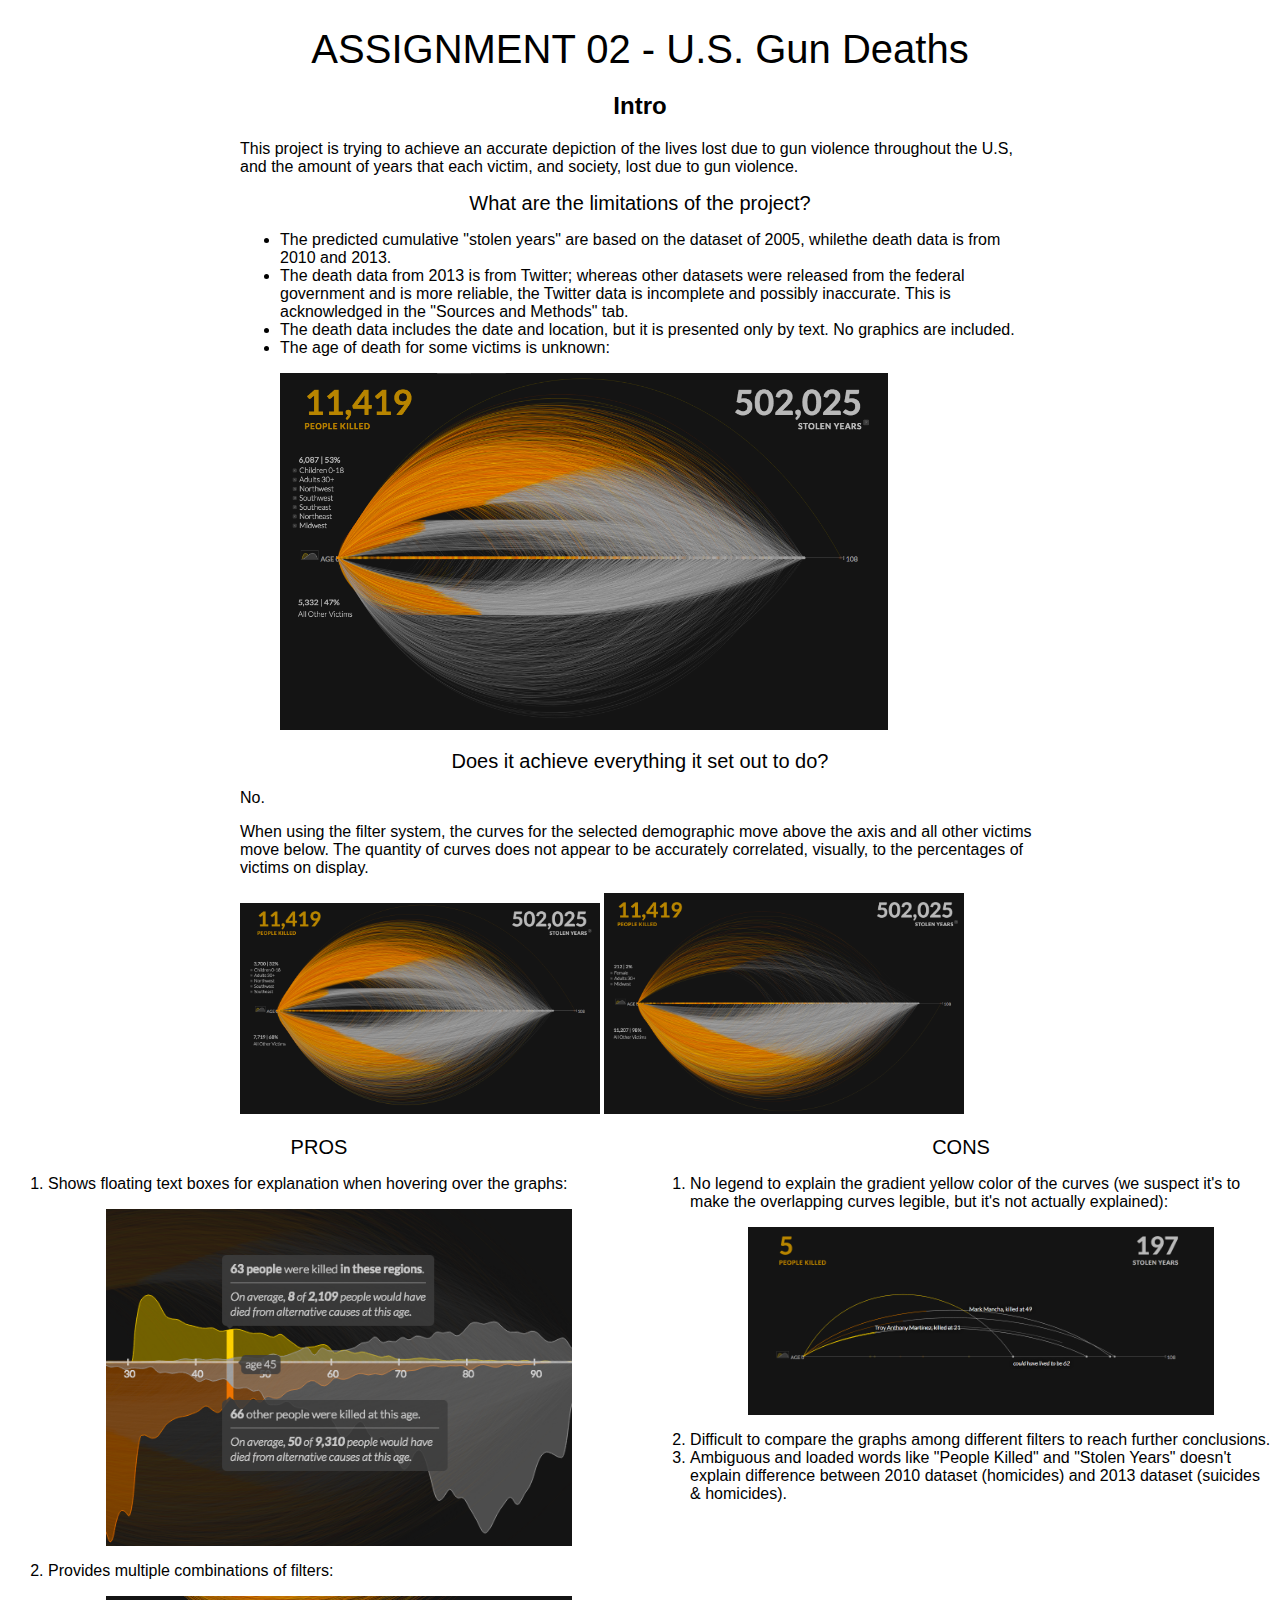
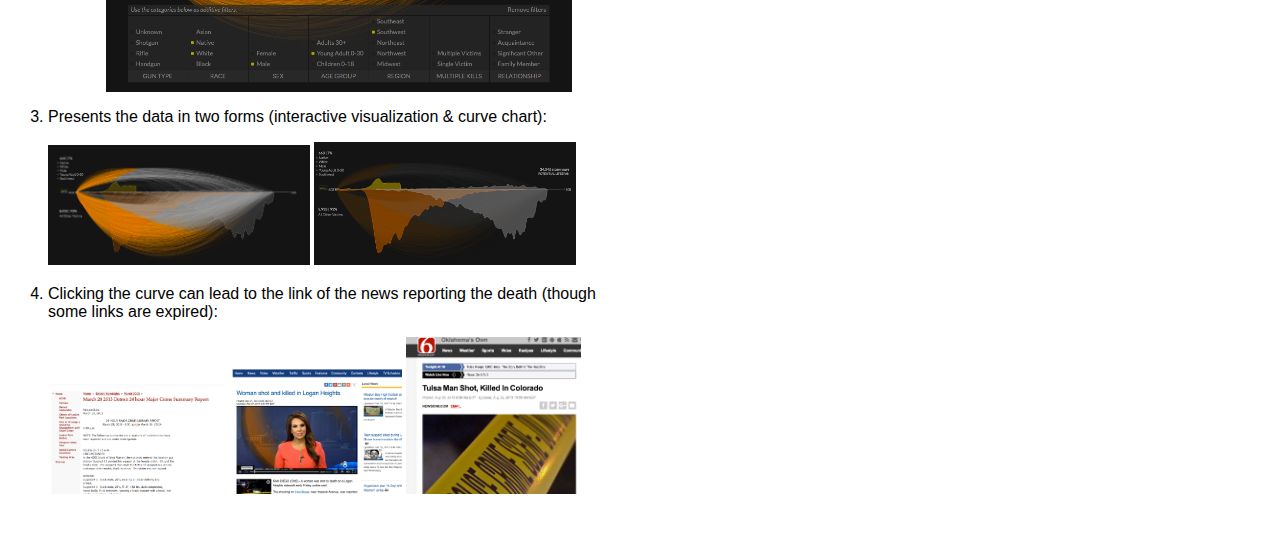
==== htmlfile.html @ fde3166b "Update htmlfile.html" ====
<!DOCTYPE html>
<html>
  <head>
    <title>Assignment 02</title>

    <!-- Stylesheet link -->
    <link rel="stylesheet" type="text/css" href="css/site-specific.css">

    <!-- Google fonts code -->
    <link href="https://fonts.googleapis.com/css?family=Raleway" rel="stylesheet">
  </head>
    
    
  <body>
    <div class="title">
      <h1>ASSIGNMENT 02 - U.S. Gun Deaths</h1>
    </div>
    <div class="bio">
      <h2>Intro</h2>
        <p>This project is trying to achieve an accurate depiction of the lives lost due to gun violence throughout the U.S, and the amount of years that each victim, and society, lost due to gun violence.</p>
    	<h3>What are the limitations of the project?</h3>  
    		<ul>
    			<li>The predicted cumulative "stolen years"  are based on the dataset of 2005, whilethe death data is from 2010 and 2013.</li>
    			<li>The death data from 2013 is from Twitter; whereas other datasets were released from the federal government and is more reliable, the Twitter data is incomplete and possibly inaccurate. This is acknowledged in the "Sources and Methods" tab.</li>
    			<li>The death data includes the date and location, but it is presented only by text. No graphics are included.</li>
    			<li>The age of death for some victims is unknown:
    	  		  <p><img class="limitImage" src="Images/1.png"></p></li>
    		</ul>
   		 <h3>Does it achieve everything it set out to do?</h3>
    		<p>No.</p>
    		<p>When using the filter system, the curves for the selected demographic move above the axis and all other victims move below. The quantity of curves does not appear to be accurately correlated, visually, to the percentages of victims on display.</p>
    		<img class="multicol2Image" src="Images/2.png"> <img class="multicol2Image" src="Images/3.png">
    </div>
        
        
     <div class="section group">
        <div class="col span_1_of_2">
            <h3>PROS</h3>
            <ol>
                <li><p>Shows floating text boxes for explanation when hovering over the graphs:</p>
                    <p><img class="bioImage" src="Images/4.png"></p>
                </li>
                 <li><p>Provides multiple combinations of filters:</p>
                      <p><img class="bioImage" src="Images/5.png"></p>
                </li>
                 <li><p>Presents the data in two forms (interactive visualization & curve chart):</p>
                     <img class="multicol2Image" src="Images/6.png">
                     <img class="multicol2Image" src="Images/7.png">
                </li>
                 <li><p>Clicking the curve can lead to the link of the news reporting the death (though some links are expired):</p>
                     <img class="multicol3Image" src="Images/news1.png">
                     <img class="multicol3Image" src="Images/news2.png">
                     <img class="multicol3Image" src="Images/news3.png">
                </li>
            </ol>
        </div>
        <div class="col span_1_of_2">
            <h3>CONS</h3>
             <ol>
                <li><p>No legend to explain the gradient yellow color of the curves (we suspect it's to make the overlapping curves legible, but it's not actually explained):</p>
                     <p><img class="bioImage" src="Images/8.png"></p>
                 </li>
                <li>Difficult to compare the graphs among different filters to reach further conclusions.
                 </li>
                <li>Ambiguous and loaded words like "People Killed" and "Stolen Years" doesn't explain difference between 2010 dataset (homicides) and 2013 dataset (suicides & homicides).
                 </li>
            </ol>
        </div>
    </div>
  </body>
</html>
---- css/site-specific.css ----
body{
    font-family: 'Roboto Condensed', helvetica, sans-serif;
}

div.title{
    width: 100%;
    height: 100%;
}

h1{
    color: #000000;
    font-weight: 400;
    font-size: 2.5em;
    max-width: 800px;
    text-align: center;
    margin: 25px, 25px;
    margin-right: auto;
    margin-left: auto;
    margin-bottom: auto;
}

h2{
    text-align: center;
}

h3{
    font-size: 1.25em;
    font-weight: 300;
    max-width: 800px;
    text-align: center;
    margin-top: 5px;
    margin-right: auto;
    margin-left: auto;
    margin-bottom: auto;
}

div.bio{
    max-width: 800px;
    margin-top: 20px;
    margin-right: auto;
    margin-left: auto;
}

img.bioImage{
    width: 80%;
    margin: auto;
    display: block;
}

p.bioText{
    font-weight: 300;
    font-size: 1.05em;
    line-height: 130%;
}

p.bioText > a{
    color: #000000;
}

p.bioText > a:hover{
    background-color: #FFFF00; 
}

img.limitImage{
    width: 80%;
    margin: auto;
}

img.multicol3Image{
    width: 30%;
    margin: auto;
    display: inline-block;
}

img.multicol2Image{
    width: 45%;
    margin: auto;
    display: inline-block;
}

div.linkList{
    max-width: 800px;
    margin-top: 20px;
    margin-right: auto;
    margin-left: auto;
}

li.assignmentLink{
    font-weight: 300;
    font-size: 1.05em;
    line-height: 130%;
}

li.assignmentLink > a{
    color: #000000;
}

li.assignmentLink > a:hover{
    background-color: #FFFF00; 
}

/*  I grabbed the responsive column css info from www.responsivegridsystem.com, in case anyone was wondering  */
/*  SECTIONS  */
.section {
    clear: both;
    padding: 0px;
    margin: 0px;
}

/*  COLUMN SETUP  */
.col {
    display: block;
    float:left;
    margin: 1% 0 1% 1.6%;
}

.col:first-child { margin-left: 0; }


/*  GROUPING  */
.group:before,
.group:after {
    content:"";
    display:table;
}
.group:after {
    clear:both;
}
.group {
    zoom:1; /* For IE 6/7 */
}

/*  GRID OF TWO COLUMNS  */
.span_2_of_2 {
    width: 100%;
}
.span_1_of_2 {
    width: 49.2%;
}

/*  GO FULL WIDTH AT LESS THAN 480 PIXELS */

@media only screen and (max-width: 480px) {
    .col { margin: 1% 0 1% 0%;}
    .span_2_of_2, .span_1_of_2 { width: 100%; }
}
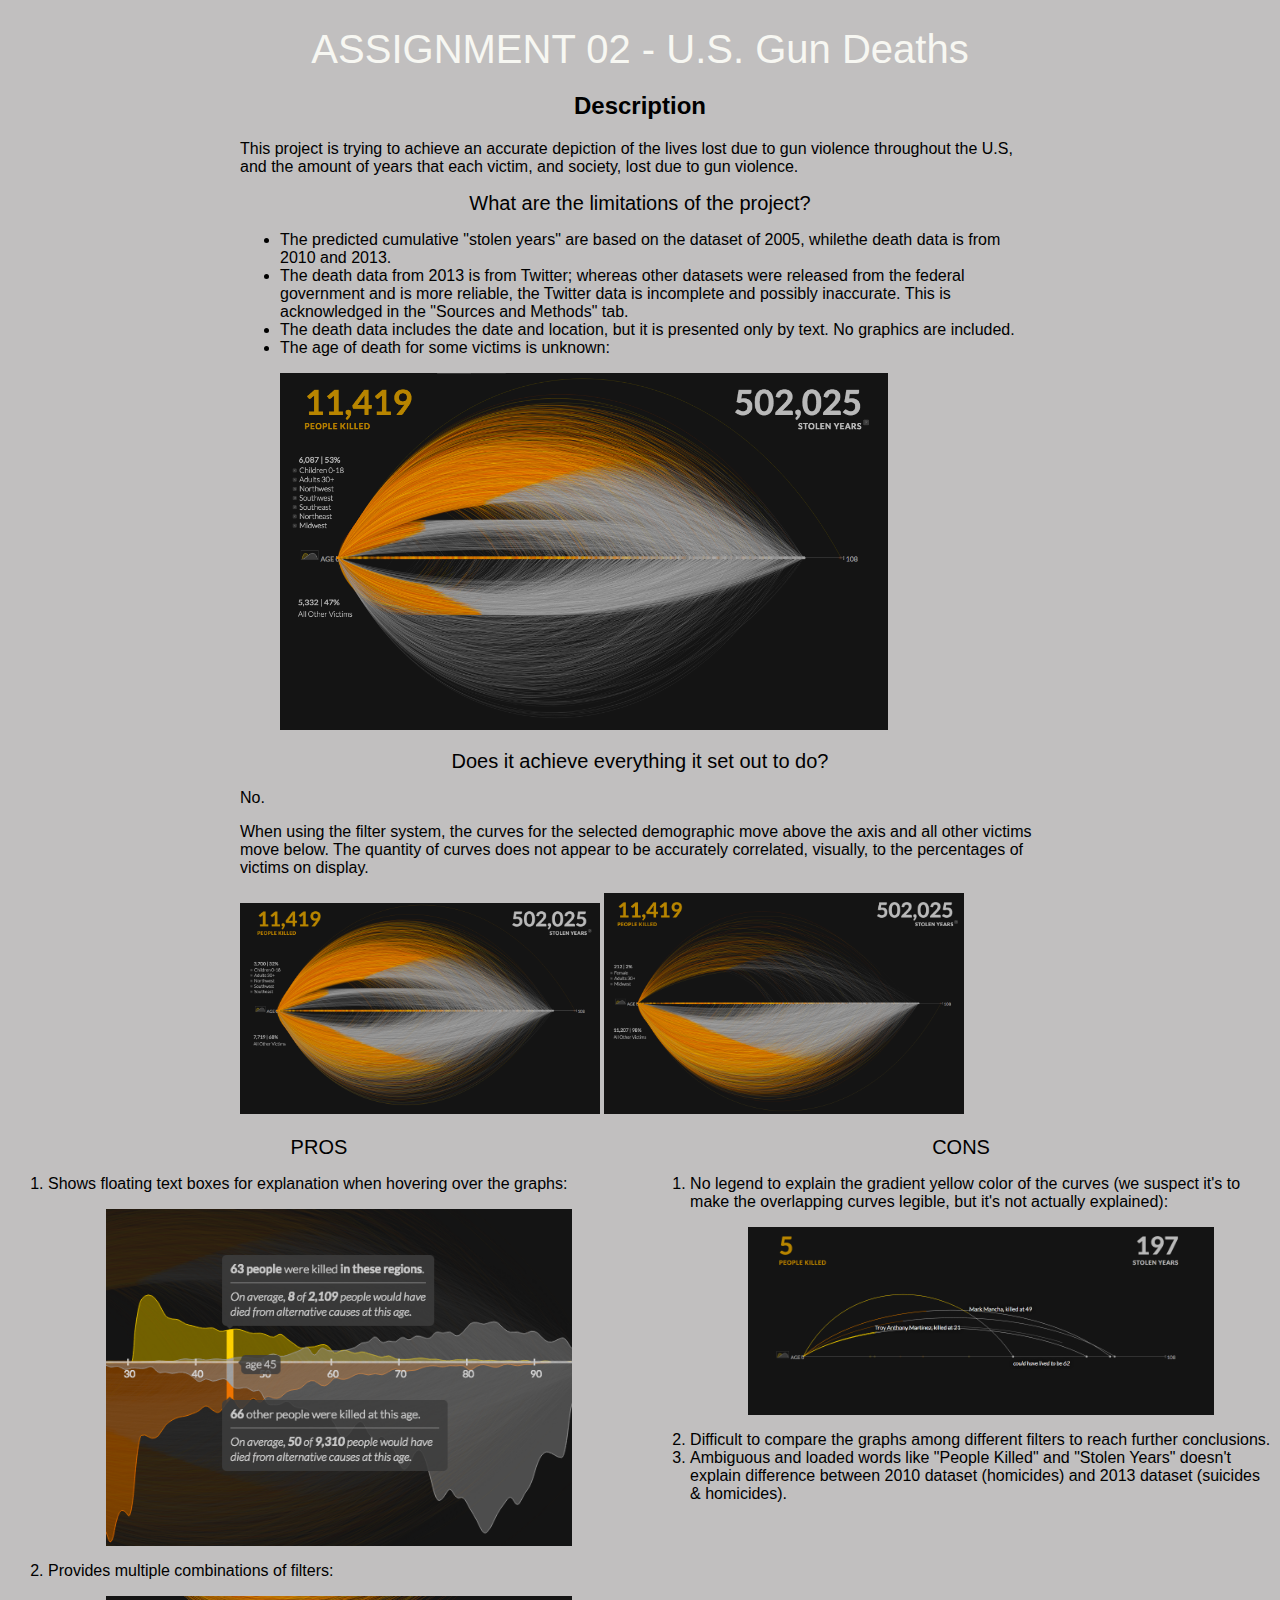
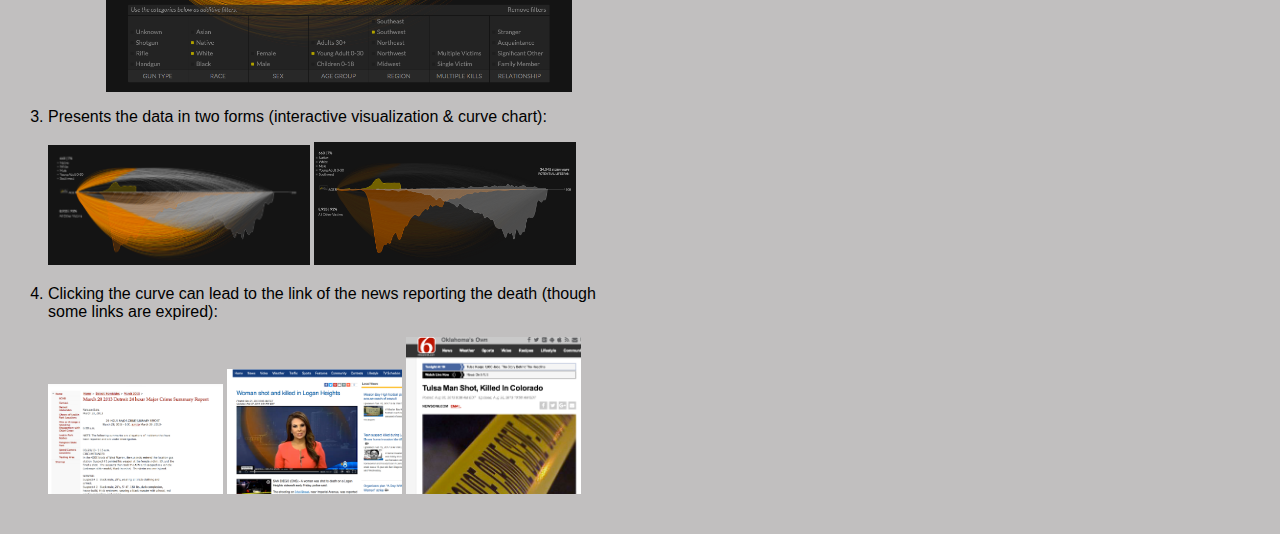
==== commit 299a897a: "Update htmlfile.html" ====
--- a/htmlfile.html
+++ b/htmlfile.html
@@ -16,7 +16,7 @@
       <h1>ASSIGNMENT 02 - U.S. Gun Deaths</h1>
     </div>
     <div class="bio">
-      <h2>Intro</h2>
+      <h2>Description</h2>
         <p>This project is trying to achieve an accurate depiction of the lives lost due to gun violence throughout the U.S, and the amount of years that each victim, and society, lost due to gun violence.</p>
     	<h3>What are the limitations of the project?</h3>  
     		<ul>
--- a/css/site-specific.css
+++ b/css/site-specific.css
@@ -1,5 +1,6 @@
 body{
     font-family: 'Roboto Condensed', helvetica, sans-serif;
+    background-color: #c1bfbf;
 }
 
 div.title{
@@ -8,7 +9,7 @@
 }
 
 h1{
-    color: #000000;
+    color: #f7f7f2;
     font-weight: 400;
     font-size: 2.5em;
     max-width: 800px;
@@ -20,10 +21,14 @@
 }
 
 h2{
+    color: #f7f7f2;
+    color: inherit;
     text-align: center;
 }
 
 h3{
+    color:#f7f7f2;
+    color: inherit;
     font-size: 1.25em;
     font-weight: 300;
     max-width: 800px;
@@ -54,7 +59,8 @@
 }
 
 p.bioText > a{
-    color: #000000;
+    color: #f7f7f2;
+    color: inherit;
 }
 
 p.bioText > a:hover{
@@ -92,7 +98,7 @@
 }
 
 li.assignmentLink > a{
-    color: #000000;
+    color: #f7f7f2;
 }
 
 li.assignmentLink > a:hover{
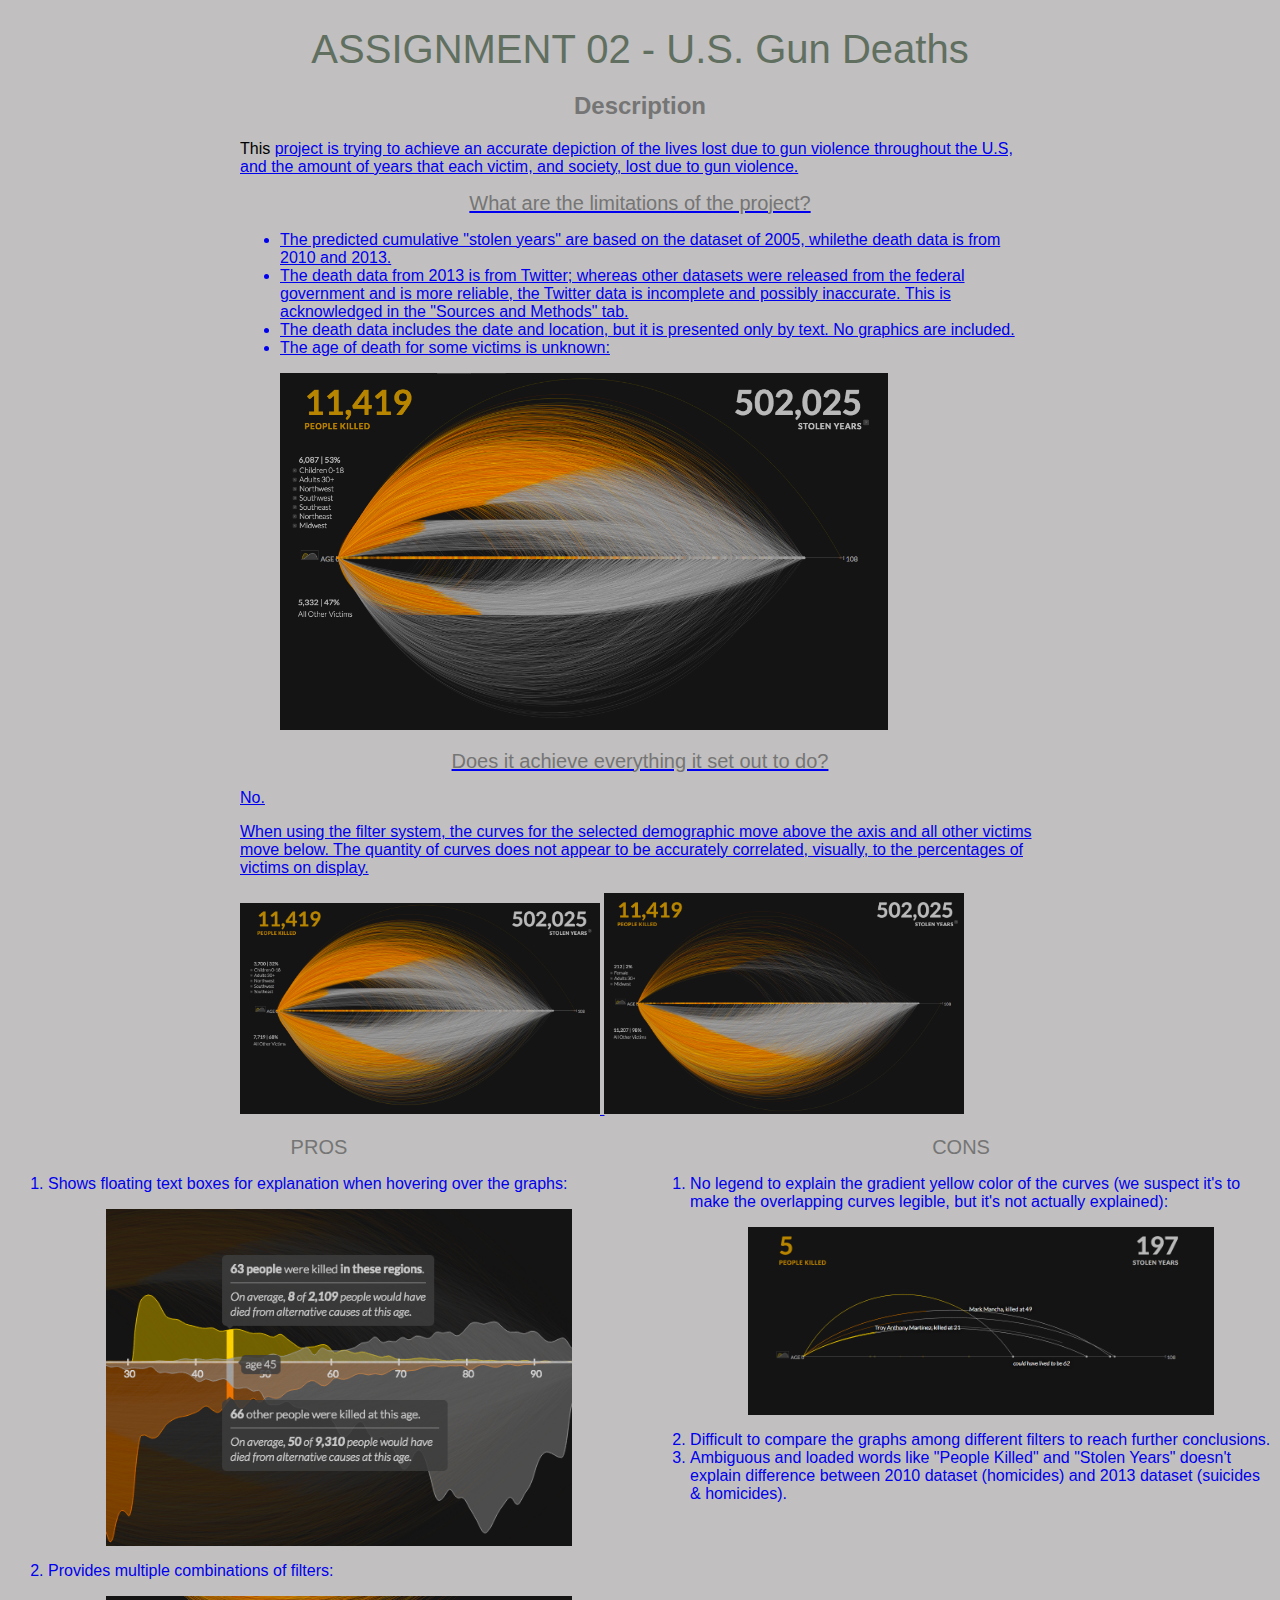
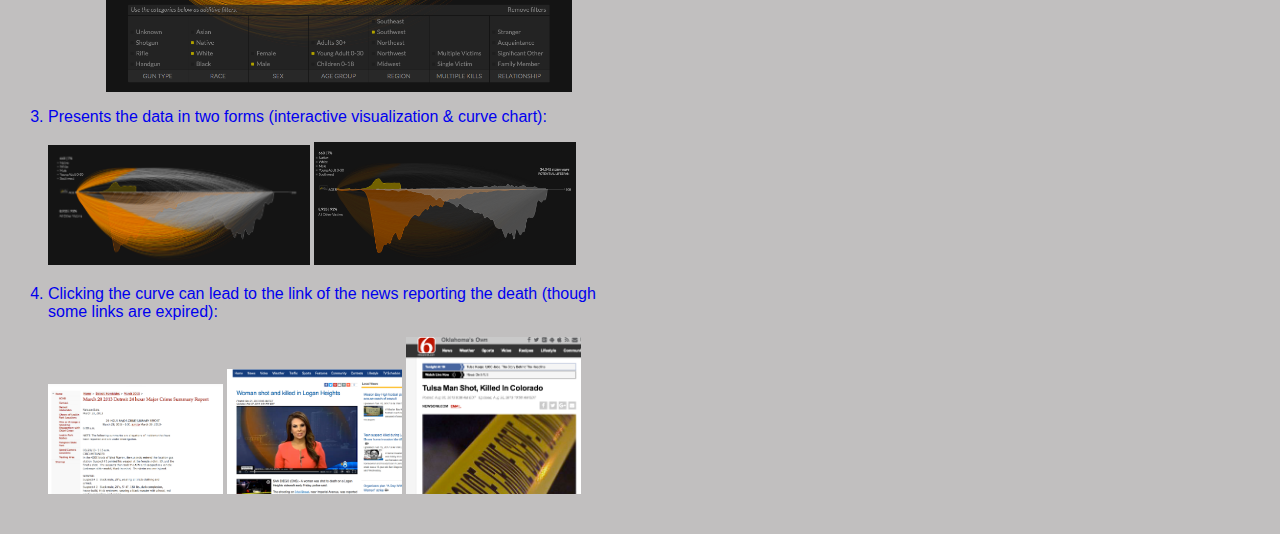
==== commit e1dc5ada: "Update htmlfile.html" ====
--- a/htmlfile.html
+++ b/htmlfile.html
@@ -17,7 +17,7 @@
     </div>
     <div class="bio">
       <h2>Description</h2>
-        <p>This project is trying to achieve an accurate depiction of the lives lost due to gun violence throughout the U.S, and the amount of years that each victim, and society, lost due to gun violence.</p>
+        <p>This <a href="http://guns.periscopic.com/?year=2013">project is trying to achieve an accurate depiction of the lives lost due to gun violence throughout the U.S, and the amount of years that each victim, and society, lost due to gun violence.</p>
     	<h3>What are the limitations of the project?</h3>  
     		<ul>
     			<li>The predicted cumulative "stolen years"  are based on the dataset of 2005, whilethe death data is from 2010 and 2013.</li>
--- a/css/site-specific.css
+++ b/css/site-specific.css
@@ -9,7 +9,7 @@
 }
 
 h1{
-    color: #f7f7f2;
+    color: #606f5f !important;
     font-weight: 400;
     font-size: 2.5em;
     max-width: 800px;
@@ -21,14 +21,12 @@
 }
 
 h2{
-    color: #f7f7f2;
-    color: inherit;
+    color: #757575 !important;
     text-align: center;
 }
 
 h3{
-    color:#f7f7f2;
-    color: inherit;
+    color: #757575 !important;
     font-size: 1.25em;
     font-weight: 300;
     max-width: 800px;
@@ -59,7 +57,7 @@
 }
 
 p.bioText > a{
-    color: #f7f7f2;
+    color: #757575 !important;
     color: inherit;
 }
 
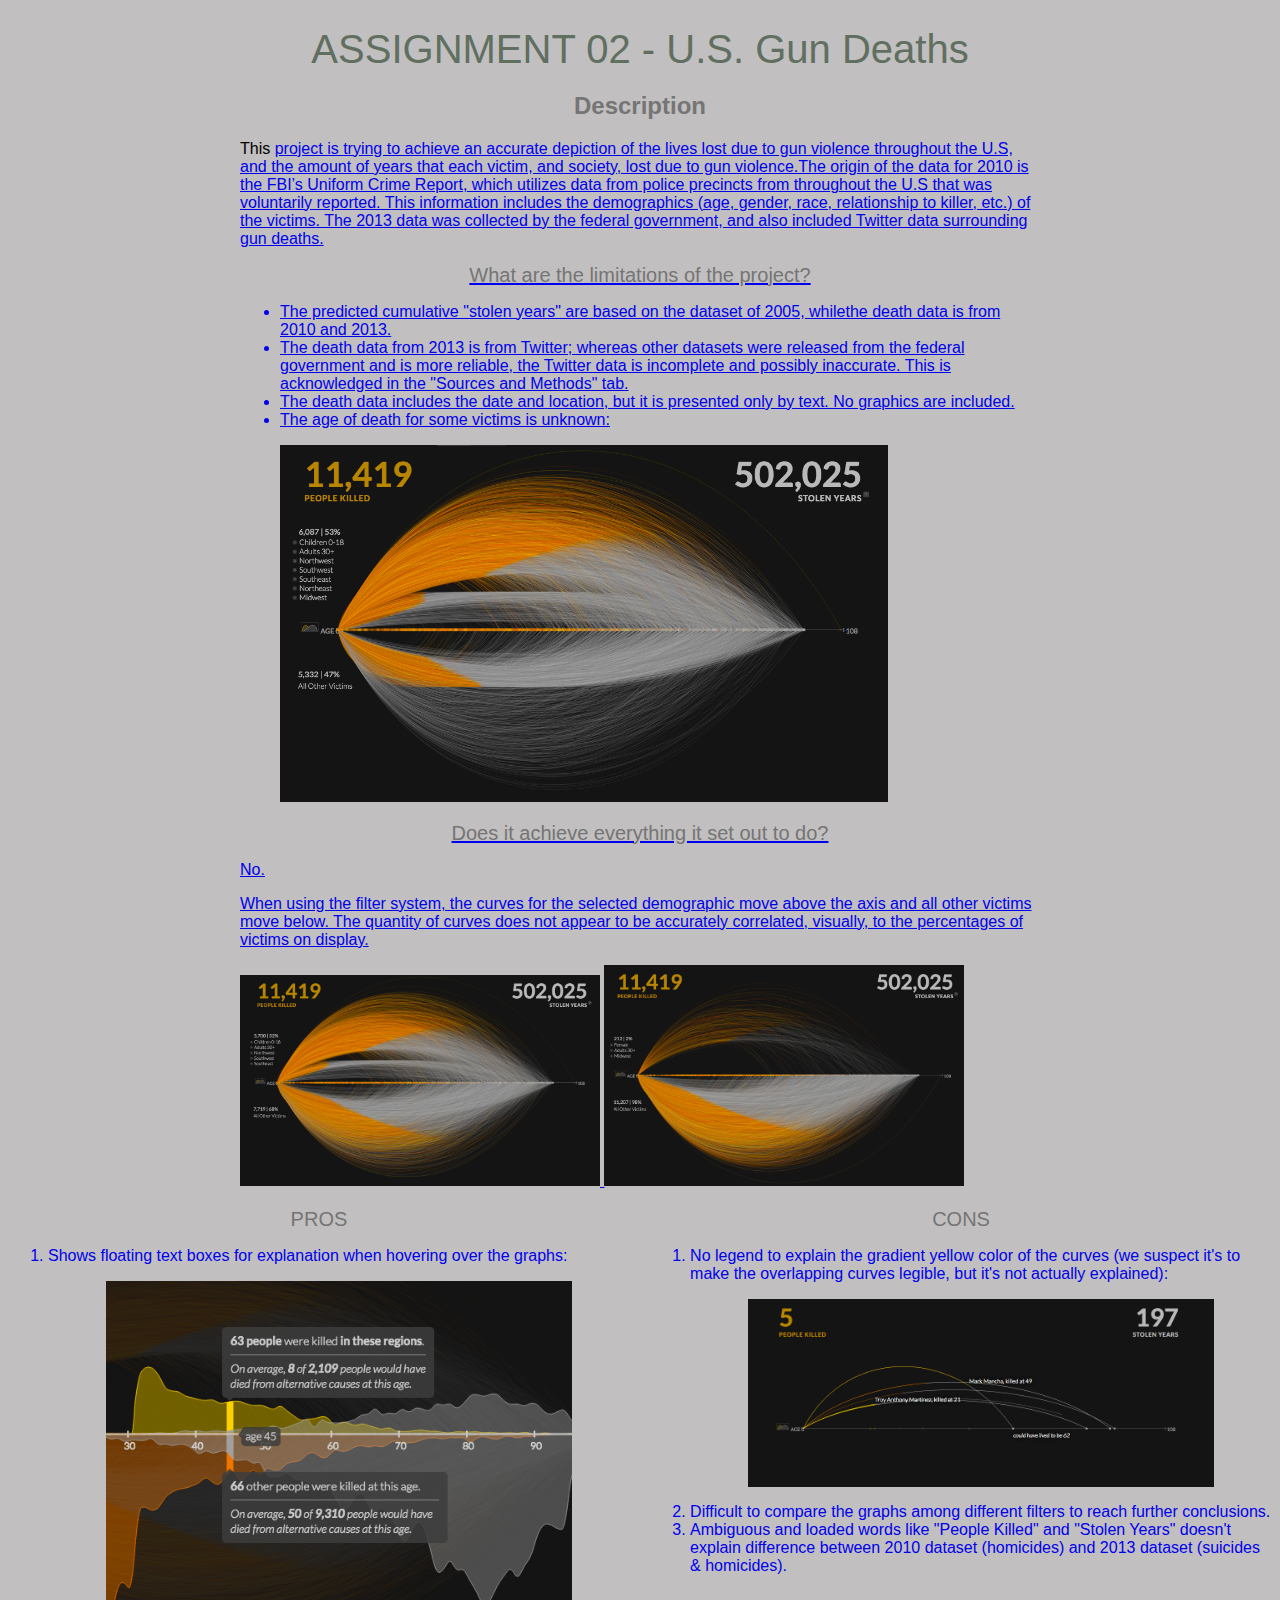
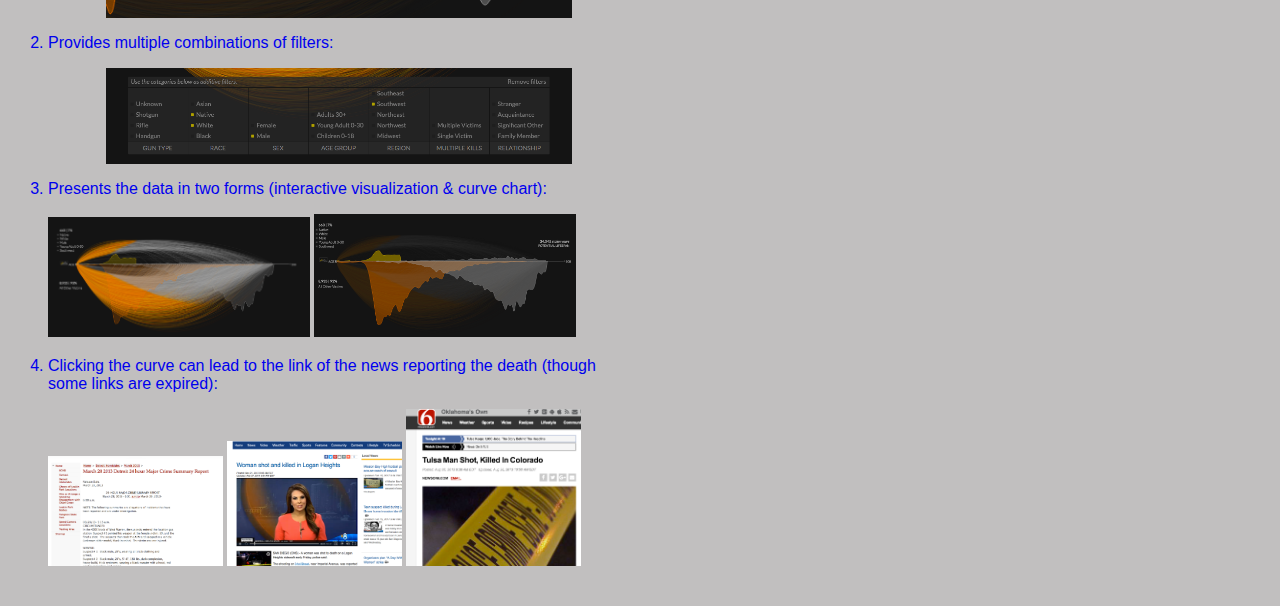
==== commit 01af5cda: "Update htmlfile.html" ====
--- a/htmlfile.html
+++ b/htmlfile.html
@@ -17,7 +17,7 @@
     </div>
     <div class="bio">
       <h2>Description</h2>
-        <p>This <a href="http://guns.periscopic.com/?year=2013">project is trying to achieve an accurate depiction of the lives lost due to gun violence throughout the U.S, and the amount of years that each victim, and society, lost due to gun violence.</p>
+        <p class="BioText">This <a href="http://guns.periscopic.com/?year=2013"> project is trying to achieve an accurate depiction of the lives lost due to gun violence throughout the U.S, and the amount of years that each victim, and society, lost due to gun violence.The origin of the data for 2010 is the FBI’s Uniform Crime Report, which utilizes data from police precincts from throughout the U.S that was voluntarily reported. This information includes the demographics (age, gender, race, relationship to killer, etc.) of the victims. The 2013 data was collected by the federal government, and also included Twitter data surrounding gun deaths.</p>
     	<h3>What are the limitations of the project?</h3>  
     		<ul>
     			<li>The predicted cumulative "stolen years"  are based on the dataset of 2005, whilethe death data is from 2010 and 2013.</li>
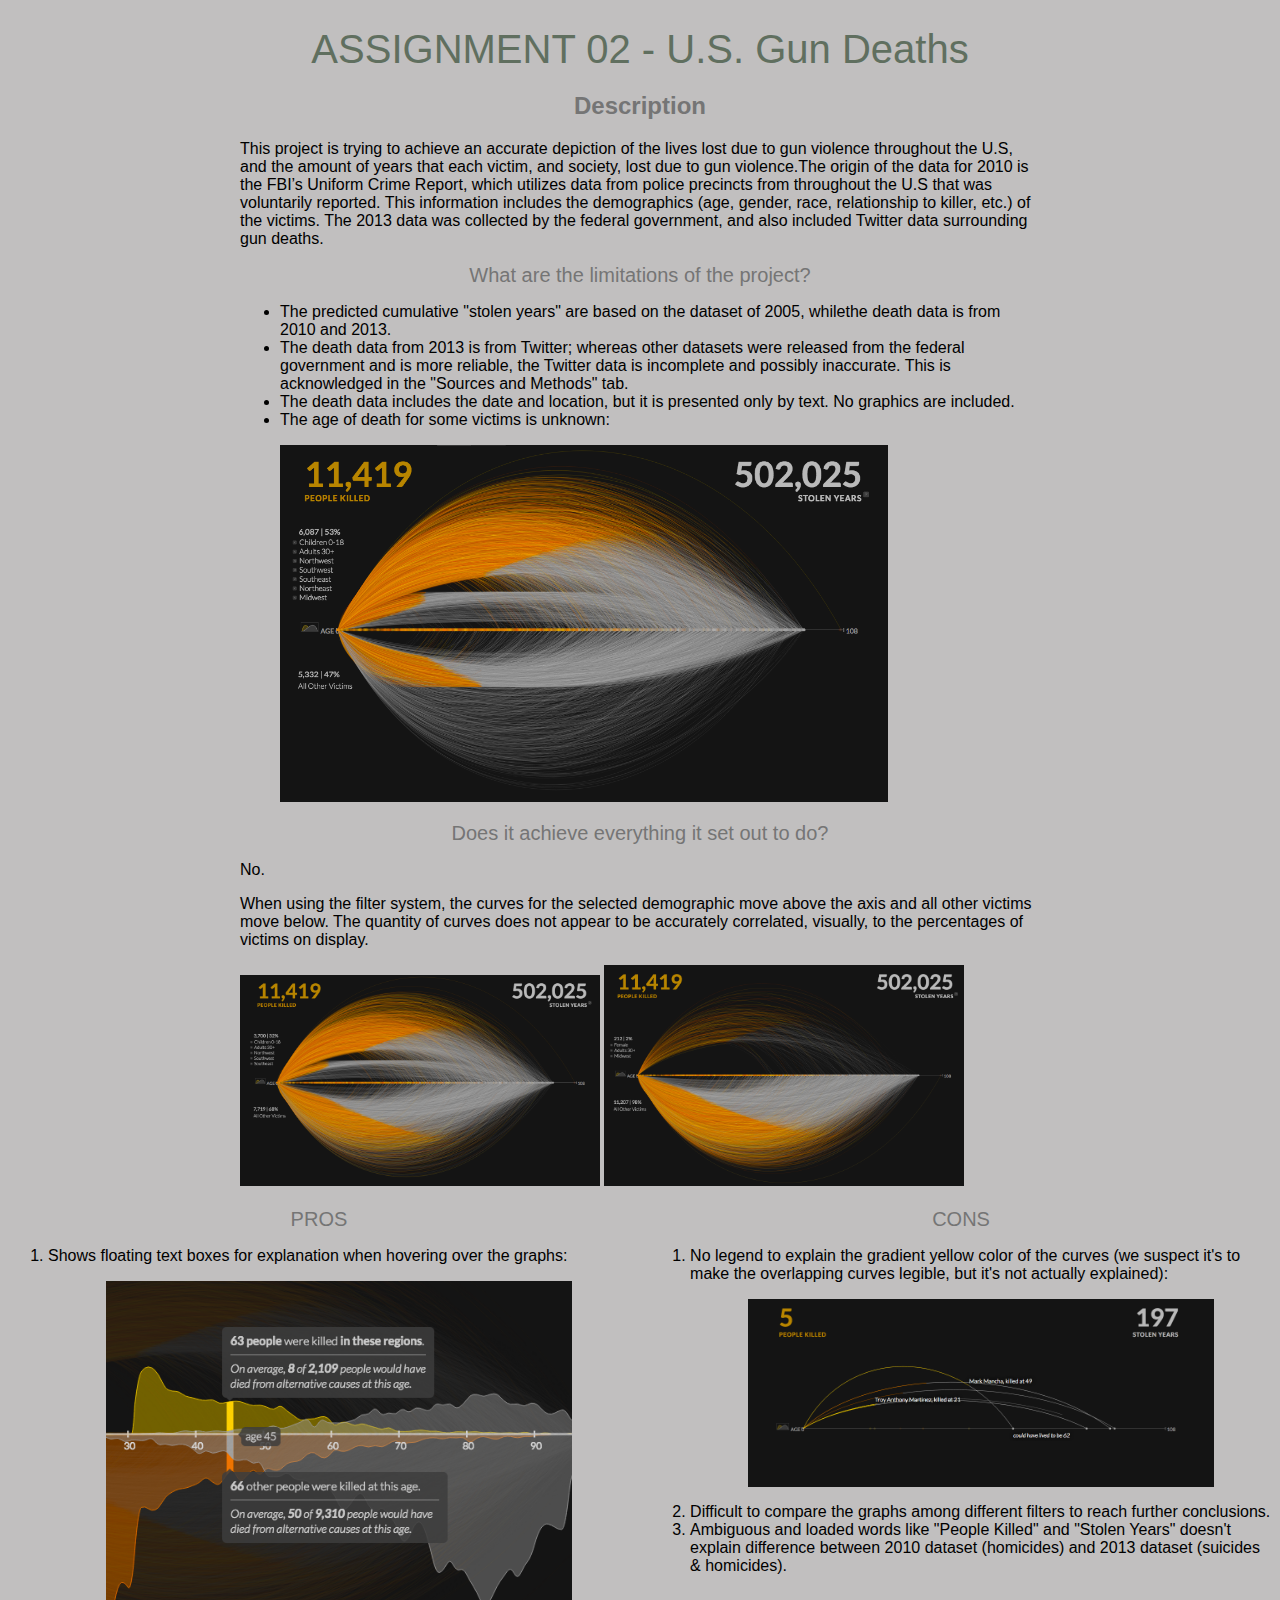
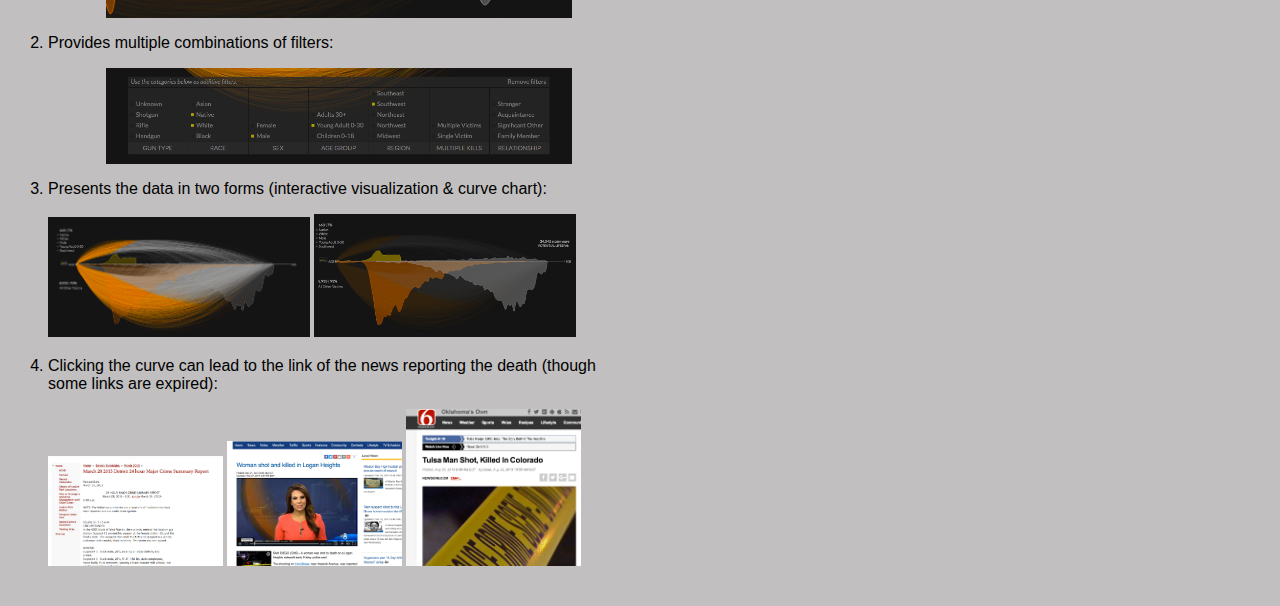
==== commit 117349ea: "Update htmlfile.html" ====
--- a/htmlfile.html
+++ b/htmlfile.html
@@ -17,7 +17,7 @@
     </div>
     <div class="bio">
       <h2>Description</h2>
-        <p class="BioText">This <a href="http://guns.periscopic.com/?year=2013"> project is trying to achieve an accurate depiction of the lives lost due to gun violence throughout the U.S, and the amount of years that each victim, and society, lost due to gun violence.The origin of the data for 2010 is the FBI’s Uniform Crime Report, which utilizes data from police precincts from throughout the U.S that was voluntarily reported. This information includes the demographics (age, gender, race, relationship to killer, etc.) of the victims. The 2013 data was collected by the federal government, and also included Twitter data surrounding gun deaths.</p>
+        <p> This project is trying to achieve an accurate depiction of the lives lost due to gun violence throughout the U.S, and the amount of years that each victim, and society, lost due to gun violence.The origin of the data for 2010 is the FBI’s Uniform Crime Report, which utilizes data from police precincts from throughout the U.S that was voluntarily reported. This information includes the demographics (age, gender, race, relationship to killer, etc.) of the victims. The 2013 data was collected by the federal government, and also included Twitter data surrounding gun deaths. </p>
     	<h3>What are the limitations of the project?</h3>  
     		<ul>
     			<li>The predicted cumulative "stolen years"  are based on the dataset of 2005, whilethe death data is from 2010 and 2013.</li>
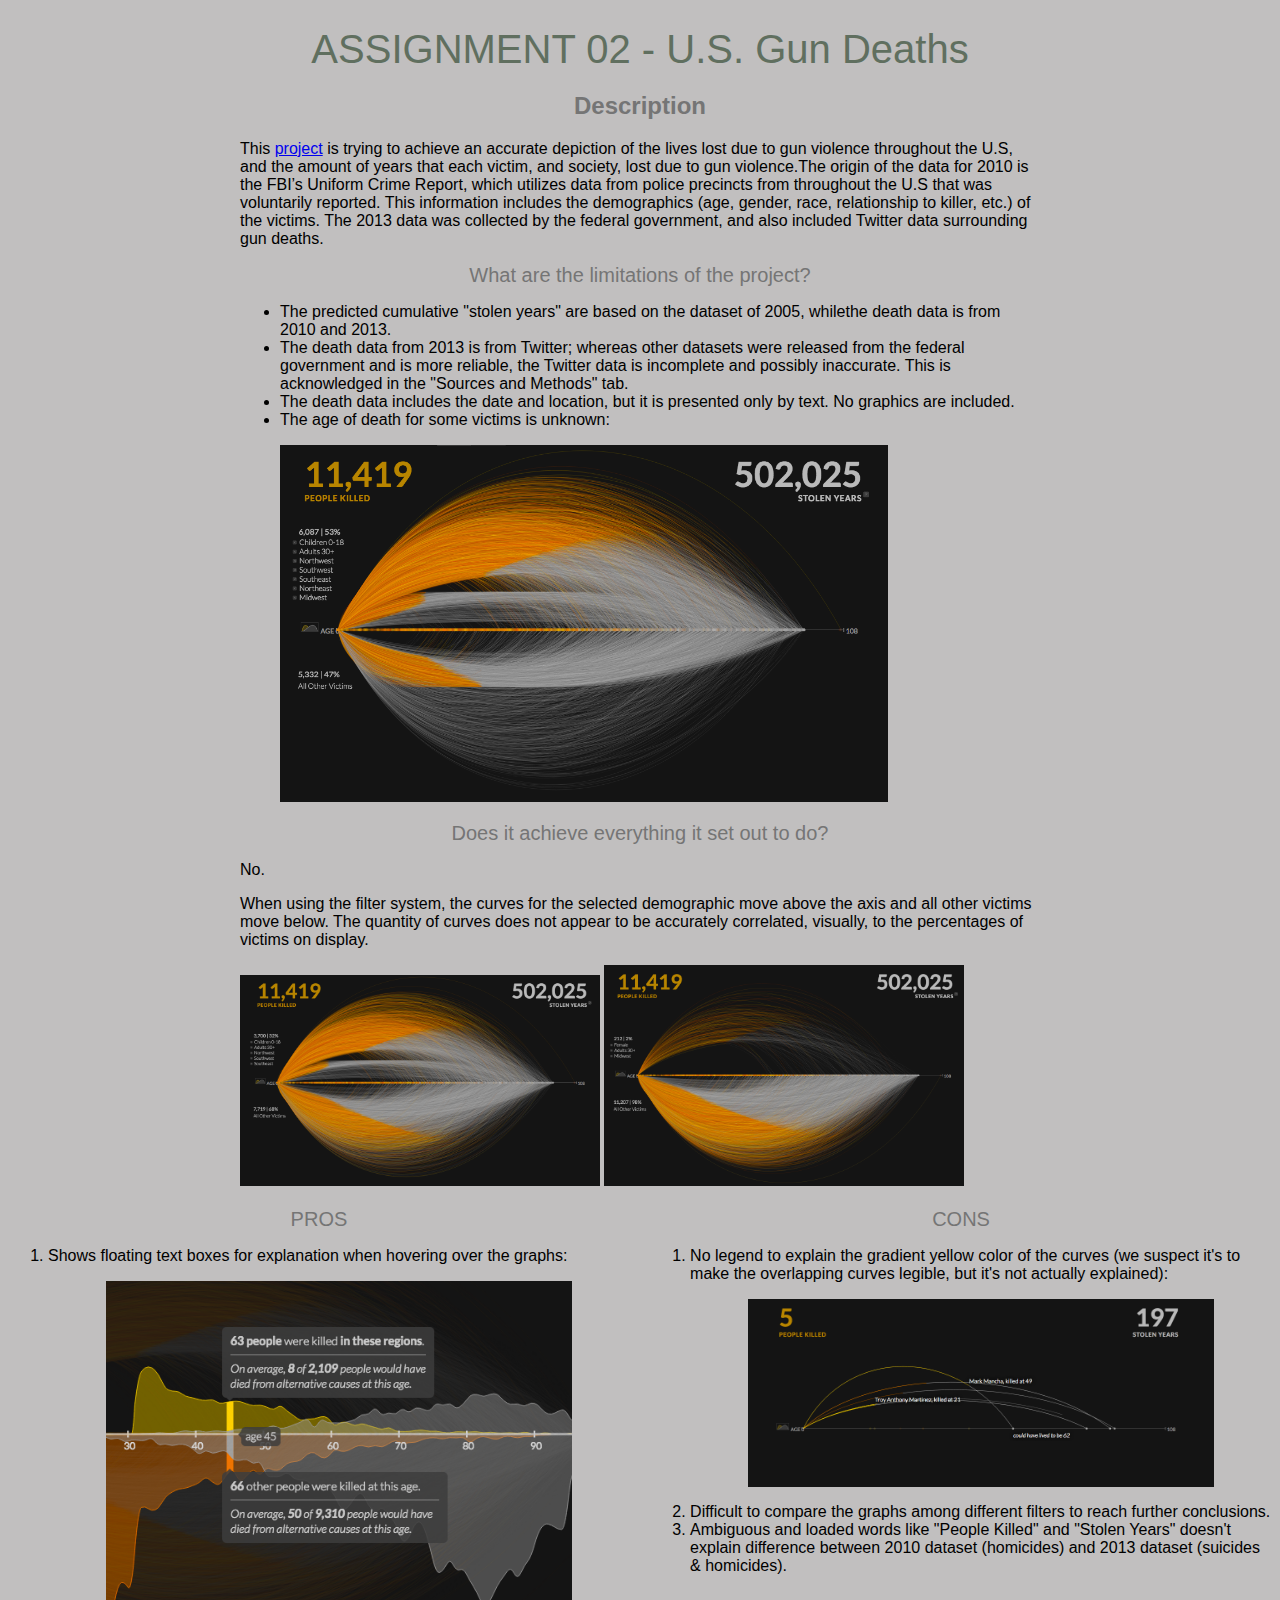
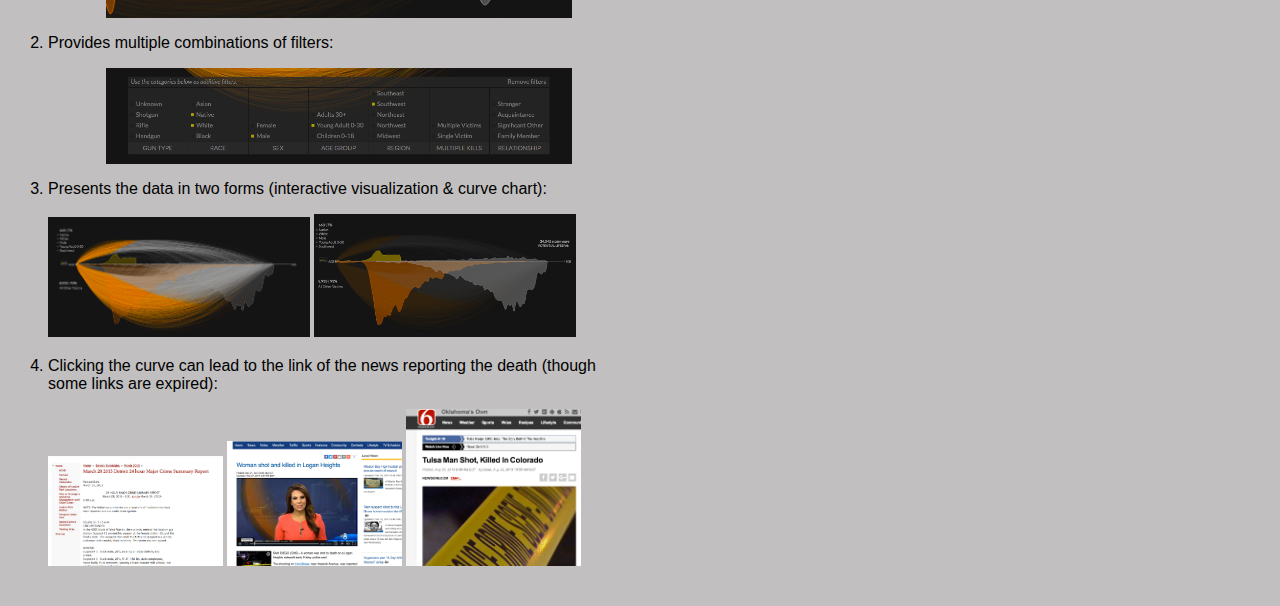
==== commit e5167304: "project link" ====
--- a/htmlfile.html
+++ b/htmlfile.html
@@ -17,7 +17,7 @@
     </div>
     <div class="bio">
       <h2>Description</h2>
-        <p> This project is trying to achieve an accurate depiction of the lives lost due to gun violence throughout the U.S, and the amount of years that each victim, and society, lost due to gun violence.The origin of the data for 2010 is the FBI’s Uniform Crime Report, which utilizes data from police precincts from throughout the U.S that was voluntarily reported. This information includes the demographics (age, gender, race, relationship to killer, etc.) of the victims. The 2013 data was collected by the federal government, and also included Twitter data surrounding gun deaths. </p>
+        <p> This <a href="http://guns.periscopic.com/?year=2013">project</a> is trying to achieve an accurate depiction of the lives lost due to gun violence throughout the U.S, and the amount of years that each victim, and society, lost due to gun violence.The origin of the data for 2010 is the FBI’s Uniform Crime Report, which utilizes data from police precincts from throughout the U.S that was voluntarily reported. This information includes the demographics (age, gender, race, relationship to killer, etc.) of the victims. The 2013 data was collected by the federal government, and also included Twitter data surrounding gun deaths. </p>
     	<h3>What are the limitations of the project?</h3>  
     		<ul>
     			<li>The predicted cumulative "stolen years"  are based on the dataset of 2005, whilethe death data is from 2010 and 2013.</li>
